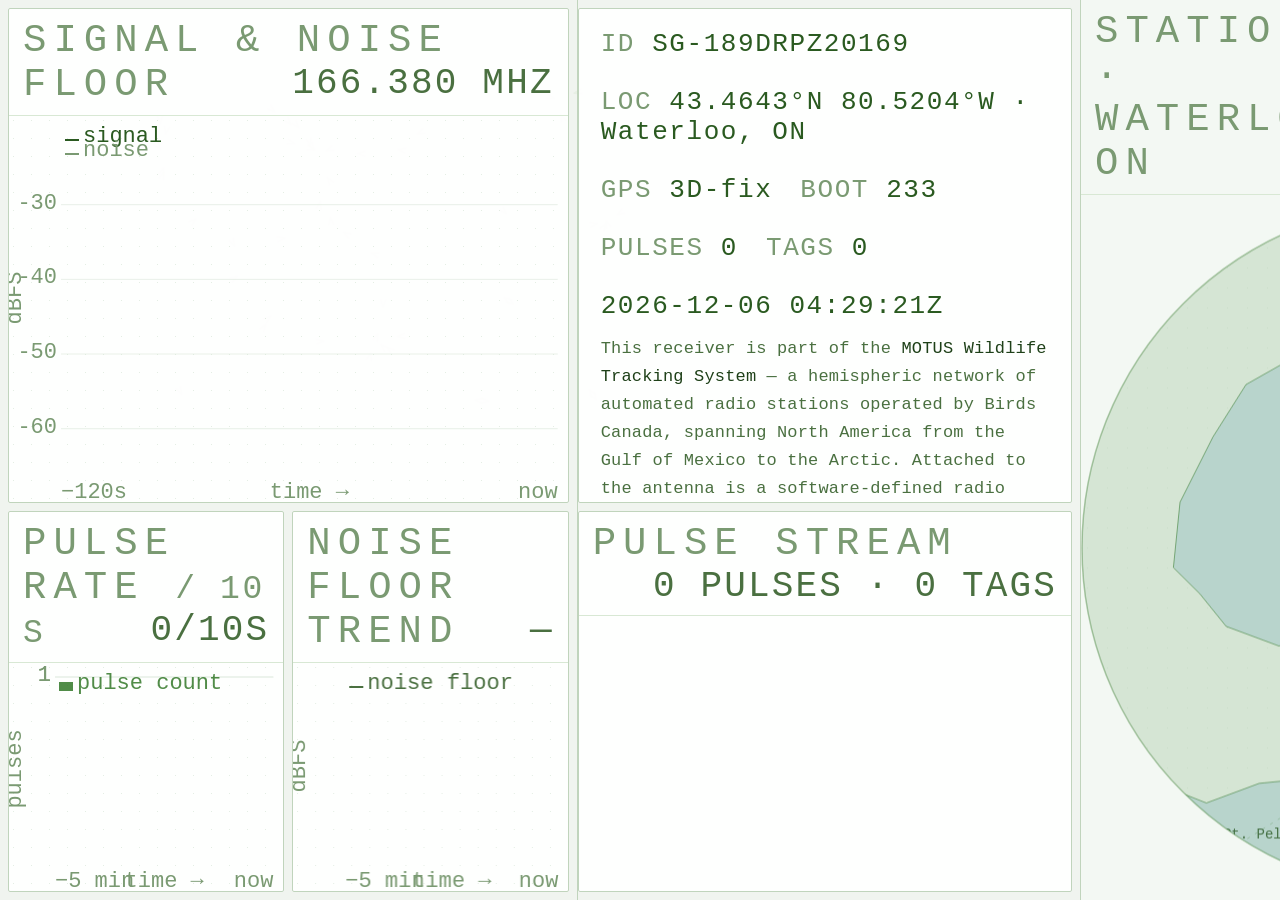
==== light.html @ e0f35eaa "pivot to light mode" ====
<!DOCTYPE html>
<html lang="en">
<head>
<meta charset="UTF-8">
<meta name="viewport" content="width=device-width, initial-scale=1.0">
<title>SensorGnome · SG-189DRPZ20169</title>
<link rel="stylesheet" href="/static/style-light.css">
</head>
<body>
<div class="layout">

  <!-- ═══ LEFT COLUMN ═══════════════════════════════════════════════ -->
  <div class="col-left">

    <div class="panel signal-panel">
      <div class="ph">
        Signal &amp; Noise Floor
        <span class="ph-right" id="ph-freq">166.380 MHz</span>
      </div>
      <canvas id="snr-canvas"></canvas>
    </div>

    <div class="col-left-bottom">

      <div class="panel plot-panel">
        <div class="ph">
          Pulse Rate <span style="color:var(--text-dim);font-size:33px;letter-spacing:.08em">/ 10 s</span>
          <span class="ph-right" id="ph-rate">—</span>
        </div>
        <canvas id="det-canvas"></canvas>
      </div>

      <div class="panel plot-panel">
        <div class="ph">
          Noise Floor Trend
          <span class="ph-right" id="ph-noise">—</span>
        </div>
        <canvas id="noise-canvas"></canvas>
      </div>

    </div>

  </div>

  <!-- ═══ CENTER COLUMN ════════════════════════════════════════════ -->
  <div class="col-center">

    <div class="panel blurb-panel">
      <div class="blurb-inner">
        <div class="blurb-stats">
          <span>ID <span class="stat-val" id="b-id">SG-189DRPZ20169</span></span>
          <span>LOC <span class="stat-val">43.4643°N 80.5204°W · Waterloo, ON</span></span>
          <span>GPS <span class="stat-val" id="b-gps">3D-fix</span></span>
          <span>BOOT <span class="stat-val" id="b-boot">233</span></span>
          <span>PULSES <span class="stat-val" id="b-pulses">0</span></span>
          <span>TAGS <span class="stat-val" id="b-tags">0</span></span>
          <span id="b-time" class="stat-val"></span>
        </div>
        <div class="blurb-text">
          This receiver is part of the <strong>MOTUS Wildlife Tracking System</strong> — a
          hemispheric network of automated radio stations operated by Birds Canada, spanning
          North America from the Gulf of Mexico to the Arctic. Attached to the antenna is a
          software-defined radio tuned to <strong>166.380 MHz</strong>, listening for coded
          Lotek NanoTags carried by migratory birds, bats, and insects.
          Each tag transmits a silent burst of four pulses every few seconds; the timing
          between pulses encodes a unique animal ID via pulse-position modulation.
          Confirmed detections are compressed, timestamped with GPS-disciplined precision, and
          uploaded to <strong>motus.org</strong> where they join a continental movement record
          used by ecologists to study migration corridors, stopover ecology, and species range shifts.
        </div>
      </div>
    </div>

    <div class="panel stream-panel">
      <div class="ph">
        Pulse Stream
        <span class="ph-right" id="ph-counts">0 pulses · 0 tags</span>
      </div>
      <div id="stream-feed"></div>
    </div>

  </div>

  <!-- ═══ GLOBE COLUMN ═════════════════════════════════════════════ -->
  <div class="col-globe">
    <div class="globe-ph">Station · Waterloo ON</div>
    <div class="globe-body">
      <canvas id="map-canvas"></canvas>
    </div>
  </div>

</div>
<script type="module" src="/static/js/main.js"></script>
</body>
</html>
---- static/style-light.css ----
@import url('/static/style.css');

:root {
  --bg:          #f0f4ef;
  --panel:       #ffffff;
  --panel-alt:   #f4f8f3;
  --border:      #c0d4bc;
  --border-lo:   #d8e8d4;
  --text-dim:    #7a9a72;
  --text-mid:    #4a7040;
  --text-main:   #1e4018;
  --accent:      #2a5a20;
  --accent-hi:   #0e3808;
  --amber:       #8a6010;
  --snr-hi:      #2a5a20;
  --snr-mid:     #5a8050;
  --snr-lo:      #8a6010;
  --panel-bg: rgba(255, 255, 255, var(--panel-alpha));
  --globe-bg: rgba(244, 248, 243, var(--panel-alpha));
  /* canvas chart colors */
  --canvas-dot:        #e4eee4;
  --canvas-grid:       #d0e0d0;
  --canvas-noise-fill: rgba(100,140,90,0.15);
  --canvas-sig-fill:   rgba(30,80,20,0.08);
  --canvas-noise2:     rgba(100,140,90,0.18);
  --bar-rgb:           50,120,40;
  --amber-rgb:         138,96,16;
  /* map colors */
  --map-land:       rgba(50,120,40,0.15);
  --map-land-dot:   rgba(50,120,40,0.08);
  --map-water:      #b8d4cc;
  --map-shore:      rgba(50,120,40,0.55);
  --map-border:     rgba(50,120,40,0.30);
  --map-label:      rgba(20,70,10,0.70);
  --map-motus:      rgba(40,100,30,0.90);
  --map-city:       rgba(40,100,30,0.50);
  --map-circle:     rgba(50,120,40,0.40);
  --map-dot-stroke: #b8d4cc;
}
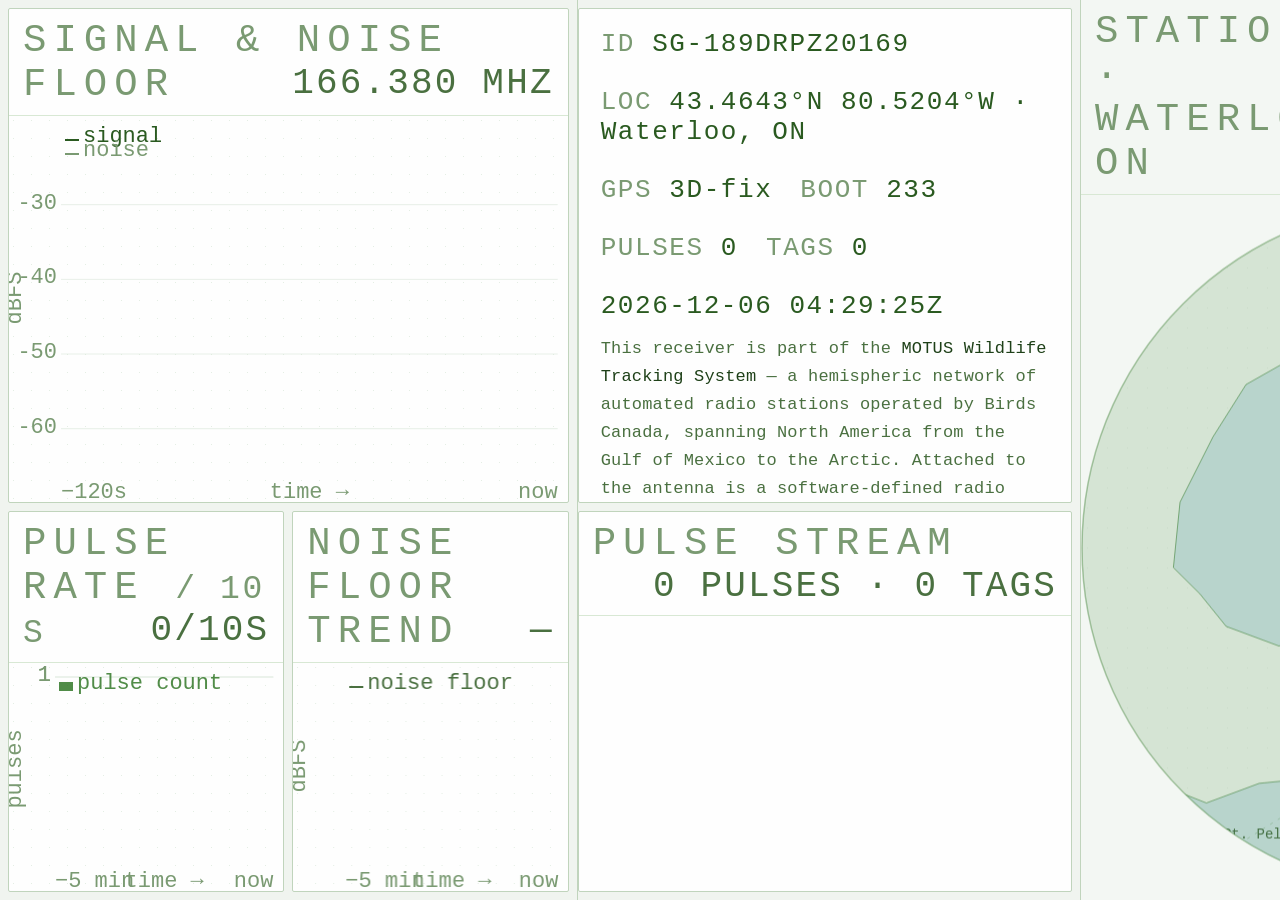
==== commit 7de8365d: "fix css bug" ====
--- a/light.html
+++ b/light.html
@@ -4,7 +4,7 @@
 <meta charset="UTF-8">
 <meta name="viewport" content="width=device-width, initial-scale=1.0">
 <title>SensorGnome · SG-189DRPZ20169</title>
-<link rel="stylesheet" href="/static/style-light.css">
+<link rel="stylesheet" href="static/style-light.css">
 </head>
 <body>
 <div class="layout">
@@ -90,6 +90,6 @@
   </div>
 
 </div>
-<script type="module" src="/static/js/main.js"></script>
+<script type="module" src="static/js/main.js"></script>
 </body>
 </html>
--- a/static/style-light.css
+++ b/static/style-light.css
@@ -1,4 +1,4 @@
-@import url('/static/style.css');
+@import url('style.css');
 
 :root {
   --bg:          #f0f4ef;
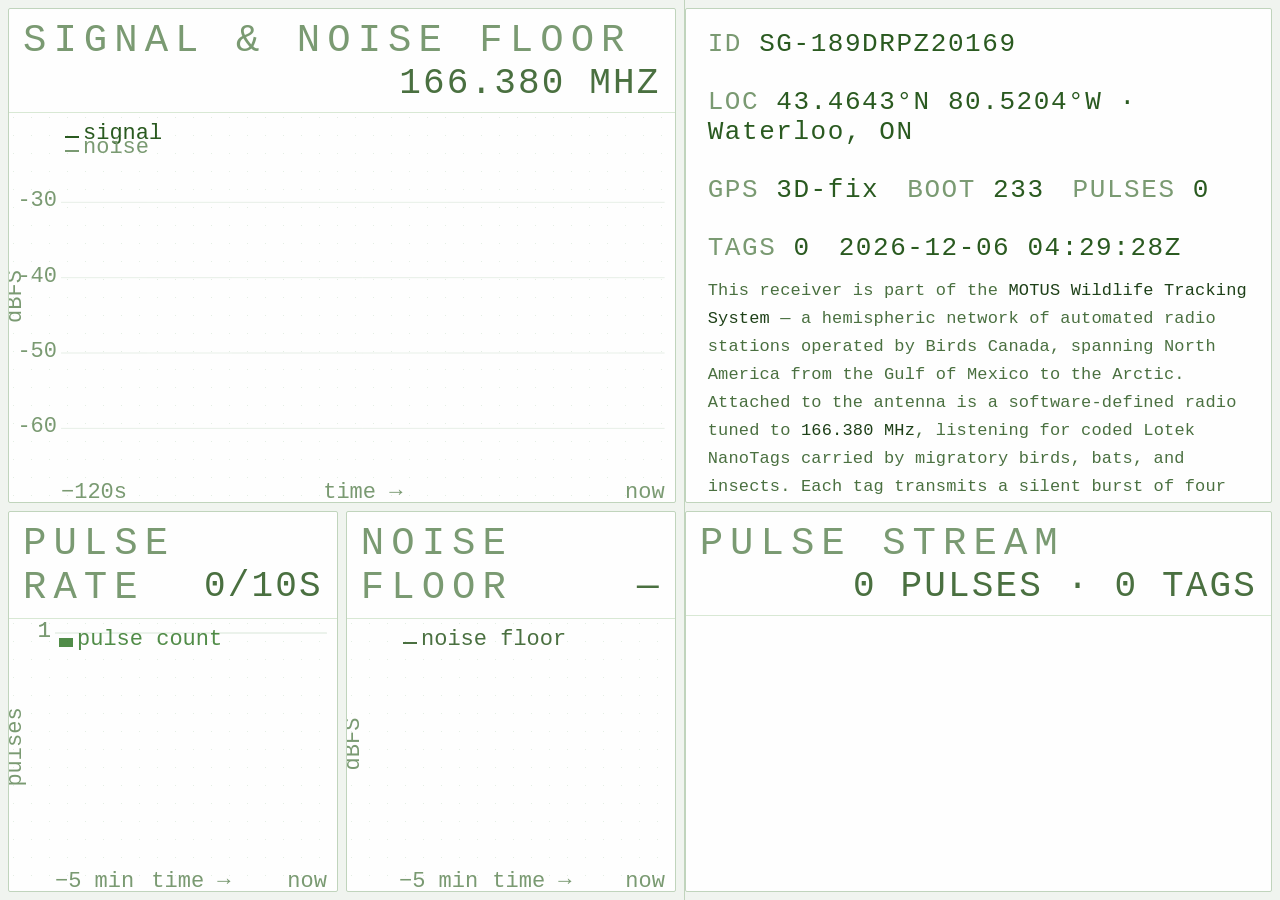
==== commit e6b9ad5b: "remove globe" ====
--- a/light.html
+++ b/light.html
@@ -24,7 +24,7 @@
 
       <div class="panel plot-panel">
         <div class="ph">
-          Pulse Rate <span style="color:var(--text-dim);font-size:33px;letter-spacing:.08em">/ 10 s</span>
+          Pulse Rate
           <span class="ph-right" id="ph-rate">—</span>
         </div>
         <canvas id="det-canvas"></canvas>
@@ -32,7 +32,7 @@
 
       <div class="panel plot-panel">
         <div class="ph">
-          Noise Floor Trend
+          Noise Floor
           <span class="ph-right" id="ph-noise">—</span>
         </div>
         <canvas id="noise-canvas"></canvas>
@@ -81,13 +81,6 @@
 
   </div>
 
-  <!-- ═══ GLOBE COLUMN ═════════════════════════════════════════════ -->
-  <div class="col-globe">
-    <div class="globe-ph">Station · Waterloo ON</div>
-    <div class="globe-body">
-      <canvas id="map-canvas"></canvas>
-    </div>
-  </div>
 
 </div>
 <script type="module" src="static/js/main.js"></script>
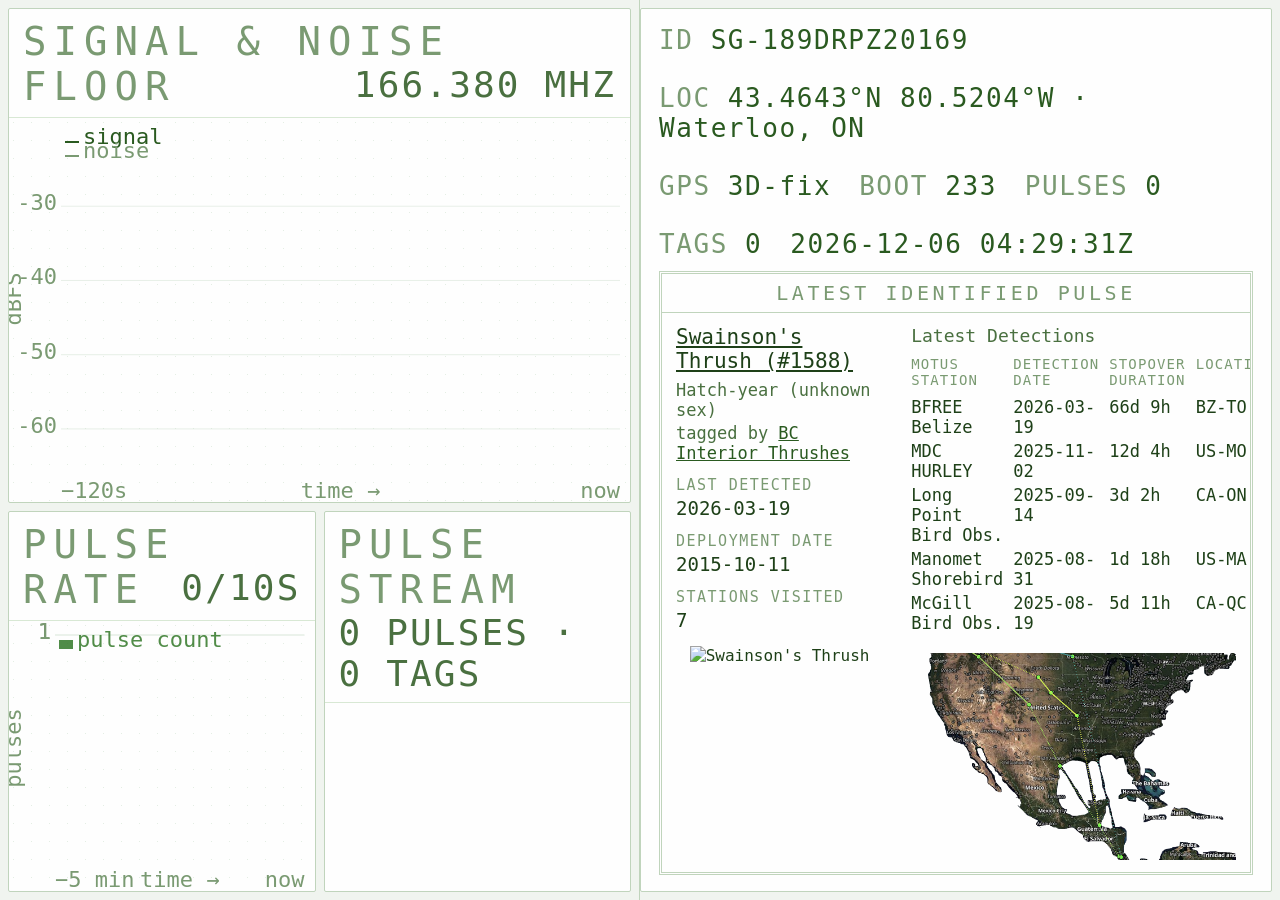
==== commit e0a6e075: "sorry guys 2" ====
--- a/light.html
+++ b/light.html
@@ -30,12 +30,12 @@
         <canvas id="det-canvas"></canvas>
       </div>
 
-      <div class="panel plot-panel">
+      <div class="panel stream-panel">
         <div class="ph">
-          Noise Floor
-          <span class="ph-right" id="ph-noise">—</span>
+          Pulse Stream
+          <span class="ph-right" id="ph-counts">0 pulses · 0 tags</span>
         </div>
-        <canvas id="noise-canvas"></canvas>
+        <div id="stream-feed"></div>
       </div>
 
     </div>
@@ -56,27 +56,62 @@
           <span>TAGS <span class="stat-val" id="b-tags">0</span></span>
           <span id="b-time" class="stat-val"></span>
         </div>
-        <div class="blurb-text">
-          This receiver is part of the <strong>MOTUS Wildlife Tracking System</strong> — a
-          hemispheric network of automated radio stations operated by Birds Canada, spanning
-          North America from the Gulf of Mexico to the Arctic. Attached to the antenna is a
-          software-defined radio tuned to <strong>166.380 MHz</strong>, listening for coded
-          Lotek NanoTags carried by migratory birds, bats, and insects.
-          Each tag transmits a silent burst of four pulses every few seconds; the timing
-          between pulses encodes a unique animal ID via pulse-position modulation.
-          Confirmed detections are compressed, timestamped with GPS-disciplined precision, and
-          uploaded to <strong>motus.org</strong> where they join a continental movement record
-          used by ecologists to study migration corridors, stopover ecology, and species range shifts.
+        <div class="pulse-card">
+          <div class="pulse-card-header">LATEST IDENTIFIED PULSE</div>
+          <div class="pulse-card-body">
+
+            <div class="pulse-profile">
+              <div class="pulse-name">Swainson's Thrush (#1588)</div>
+              <div class="pulse-sub">Hatch-year (unknown sex)</div>
+              <div class="pulse-sub">tagged by <span class="pulse-link">BC Interior Thrushes</span></div>
+              <div class="pulse-field-header">LAST DETECTED</div>
+              <div class="pulse-field-val">2026-03-19</div>
+              <div class="pulse-field-header">DEPLOYMENT DATE</div>
+              <div class="pulse-field-val">2015-10-11</div>
+              <div class="pulse-field-header">STATIONS VISITED</div>
+              <div class="pulse-field-val">7</div>
+              <div class="pulse-gif-slot">
+                <img src="static/assets/wireframeswainsonsthrush.gif" alt="Swainson's Thrush">
+              </div>
+            </div>
+
+            <div class="pulse-detections">
+              <div class="det-title">Latest Detections</div>
+              <div class="det-grid">
+                <span class="det-h">MOTUS STATION</span>
+                <span class="det-h">DETECTION DATE</span>
+                <span class="det-h">STOPOVER DURATION</span>
+                <span class="det-h">LOCATION</span>
+                <span>BFREE Belize</span>
+                <span>2026-03-19</span>
+                <span>66d 9h</span>
+                <span>BZ-TO</span>
+                <span>MDC HURLEY</span>
+                <span>2025-11-02</span>
+                <span>12d 4h</span>
+                <span>US-MO</span>
+                <span>Long Point Bird Obs.</span>
+                <span>2025-09-14</span>
+                <span>3d 2h</span>
+                <span>CA-ON</span>
+                <span>Manomet Shorebird</span>
+                <span>2025-08-31</span>
+                <span>1d 18h</span>
+                <span>US-MA</span>
+                <span>McGill Bird Obs.</span>
+                <span>2025-08-19</span>
+                <span>5d 11h</span>
+                <span>CA-QC</span>
+              </div>
+              <div class="pulse-img-slot">
+                <img src="static/assets/map.png" alt="Migration map">
+              </div>
+            </div>
+
+          </div>
+          <div class="pulse-media"></div>
         </div>
       </div>
-    </div>
-
-    <div class="panel stream-panel">
-      <div class="ph">
-        Pulse Stream
-        <span class="ph-right" id="ph-counts">0 pulses · 0 tags</span>
-      </div>
-      <div id="stream-feed"></div>
     </div>
 
   </div>
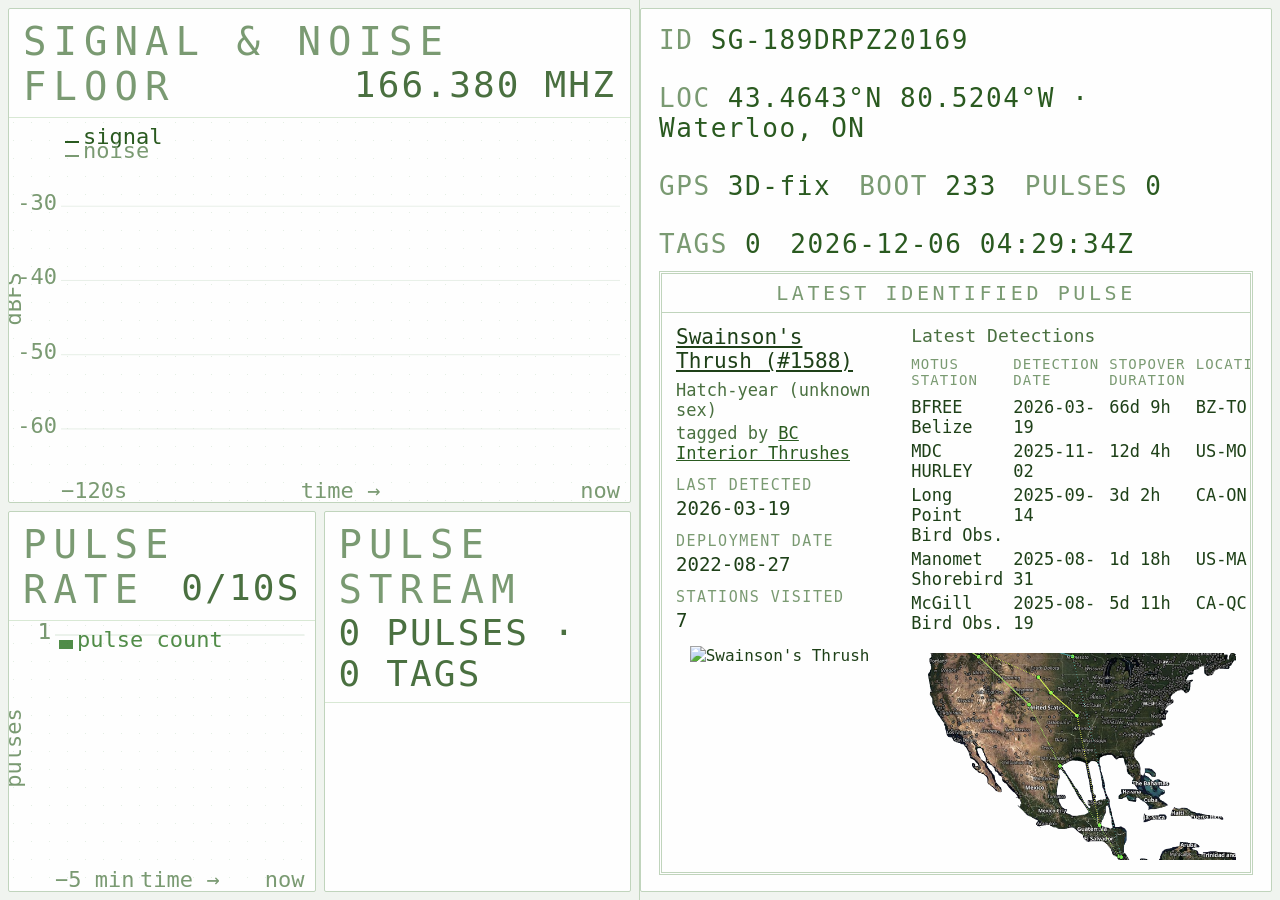
==== commit f947b015: "changed dpeloyment date" ====
--- a/light.html
+++ b/light.html
@@ -67,7 +67,7 @@
               <div class="pulse-field-header">LAST DETECTED</div>
               <div class="pulse-field-val">2026-03-19</div>
               <div class="pulse-field-header">DEPLOYMENT DATE</div>
-              <div class="pulse-field-val">2015-10-11</div>
+              <div class="pulse-field-val">2022-08-27</div>
               <div class="pulse-field-header">STATIONS VISITED</div>
               <div class="pulse-field-val">7</div>
               <div class="pulse-gif-slot">
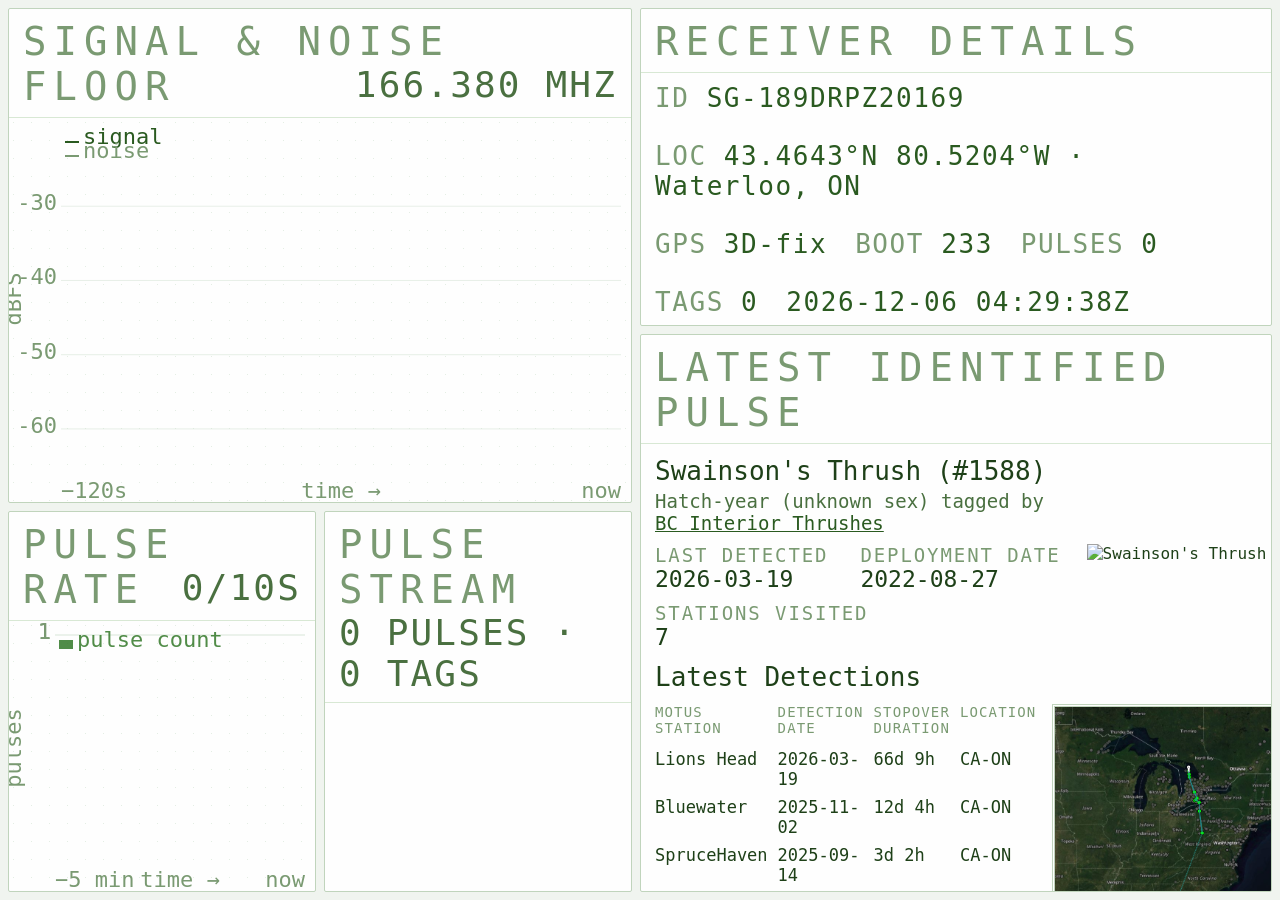
==== commit f0e10fe5: "fixed right side column" ====
--- a/light.html
+++ b/light.html
@@ -42,11 +42,11 @@
 
   </div>
 
-  <!-- ═══ CENTER COLUMN ════════════════════════════════════════════ -->
-  <div class="col-center">
+  <!-- ═══ RIGHT COLUMN ════════════════════════════════════════════ -->
+  <div class="col-right">
 
-    <div class="panel blurb-panel">
-      <div class="blurb-inner">
+    <div class="blurb-panel">
+      <div class="ph">RECEIVER DETAILS</div>
         <div class="blurb-stats">
           <span>ID <span class="stat-val" id="b-id">SG-189DRPZ20169</span></span>
           <span>LOC <span class="stat-val">43.4643°N 80.5204°W · Waterloo, ON</span></span>
@@ -56,61 +56,88 @@
           <span>TAGS <span class="stat-val" id="b-tags">0</span></span>
           <span id="b-time" class="stat-val"></span>
         </div>
-        <div class="pulse-card">
-          <div class="pulse-card-header">LATEST IDENTIFIED PULSE</div>
-          <div class="pulse-card-body">
-
-            <div class="pulse-profile">
-              <div class="pulse-name">Swainson's Thrush (#1588)</div>
-              <div class="pulse-sub">Hatch-year (unknown sex)</div>
-              <div class="pulse-sub">tagged by <span class="pulse-link">BC Interior Thrushes</span></div>
-              <div class="pulse-field-header">LAST DETECTED</div>
-              <div class="pulse-field-val">2026-03-19</div>
-              <div class="pulse-field-header">DEPLOYMENT DATE</div>
-              <div class="pulse-field-val">2022-08-27</div>
-              <div class="pulse-field-header">STATIONS VISITED</div>
-              <div class="pulse-field-val">7</div>
-              <div class="pulse-gif-slot">
-                <img src="static/assets/wireframeswainsonsthrush.gif" alt="Swainson's Thrush">
+    </div>
+    <div class="panel pulse-panel">
+      <div class="ph">LATEST IDENTIFIED PULSE</div>
+      <div class="pulse-card-body">
+        <div class="bird-info">
+          <div class="pulse-profile">
+            <div class="pulse-name">Swainson's Thrush (#1588)</div>
+            <div class="pulse-sub">Hatch-year (unknown sex) tagged by <span class="pulse-link">BC Interior Thrushes</span></div>
+            <div class="detected-info">
+              <div>
+                <div class="pulse-field-header">LAST DETECTED</div>
+                <div class="pulse-field-val">2026-03-19</div>
+              </div>
+              <div>
+                <div class="pulse-field-header">DEPLOYMENT DATE</div>
+                <div class="pulse-field-val">2022-08-27</div>
               </div>
             </div>
 
-            <div class="pulse-detections">
-              <div class="det-title">Latest Detections</div>
-              <div class="det-grid">
-                <span class="det-h">MOTUS STATION</span>
-                <span class="det-h">DETECTION DATE</span>
-                <span class="det-h">STOPOVER DURATION</span>
-                <span class="det-h">LOCATION</span>
-                <span>BFREE Belize</span>
-                <span>2026-03-19</span>
-                <span>66d 9h</span>
-                <span>BZ-TO</span>
-                <span>MDC HURLEY</span>
-                <span>2025-11-02</span>
-                <span>12d 4h</span>
-                <span>US-MO</span>
-                <span>Long Point Bird Obs.</span>
-                <span>2025-09-14</span>
-                <span>3d 2h</span>
-                <span>CA-ON</span>
-                <span>Manomet Shorebird</span>
-                <span>2025-08-31</span>
-                <span>1d 18h</span>
-                <span>US-MA</span>
-                <span>McGill Bird Obs.</span>
-                <span>2025-08-19</span>
-                <span>5d 11h</span>
-                <span>CA-QC</span>
-              </div>
-              <div class="pulse-img-slot">
-                <img src="static/assets/map.png" alt="Migration map">
-              </div>
+            <div class="pulse-field-header">STATIONS VISITED</div>
+            <div class="pulse-field-val">7</div>
+          </div>
+          <div class="pulse-gif-slot">
+            <img src="static/assets/wireframeswainsonsthrush.gif" alt="Swainson's Thrush">
+          </div>
+        </div>
+
+        <div class="pulse-detections">
+          <div class="det-title">Latest Detections</div>
+          <div class="det-details">
+            <div class="det-grid">
+              <span class="det-h">MOTUS STATION</span>
+              <span class="det-h">DETECTION DATE</span>
+              <span class="det-h">STOPOVER DURATION</span>
+              <span class="det-h">LOCATION</span>
+              <span>Lions Head</span>
+              <span>2026-03-19</span>
+              <span>66d 9h</span>
+              <span>CA-ON</span>
+              <span>Bluewater</span>
+              <span>2025-11-02</span>
+              <span>12d 4h</span>
+              <span>CA-ON</span>
+              <span>SpruceHaven</span>
+              <span>2025-09-14</span>
+              <span>3d 2h</span>
+              <span>CA-ON</span>
+              <span>Waterford Quarry</span>
+              <span>2025-08-31</span>
+              <span>1d 18h</span>
+              <span>CA-ON</span>
+              <span>Langton</span>
+              <span>2025-08-19</span>
+              <span>5d 11h</span>
+              <span>CA-ON</span>
+              <span>Zorad</span>
+              <span>2025-08-19</span>
+              <span>5d 11h</span>
+              <span>CA-ON</span>
+              <span>Long Point Tip</span>
+              <span>2025-08-03</span>
+              <span>34d 20h</span>
+              <span>CA-ON</span>
+              <span>Stutchbury</span>
+              <span>2025-07-18</span>
+              <span>14d 2h</span>
+              <span>US-PA</span>
+              <span>PARC Brownfield</span>
+              <span>2025-07-01</span>
+              <span>11d 14h</span>
+              <span>US-PA</span>
+              <span>St. Marks NWR</span>
+              <span>2025-07-18</span>
+              <span>6d 15h</span>
+              <span>US-FL</span>
             </div>
+            <div class="pulse-img-slot">
+              <img src="static/assets/map3.png" alt="Migration map">
+            </div>
+          </div>
+        </div>
 
-          </div>
-          <div class="pulse-media"></div>
-        </div>
       </div>
     </div>
 
